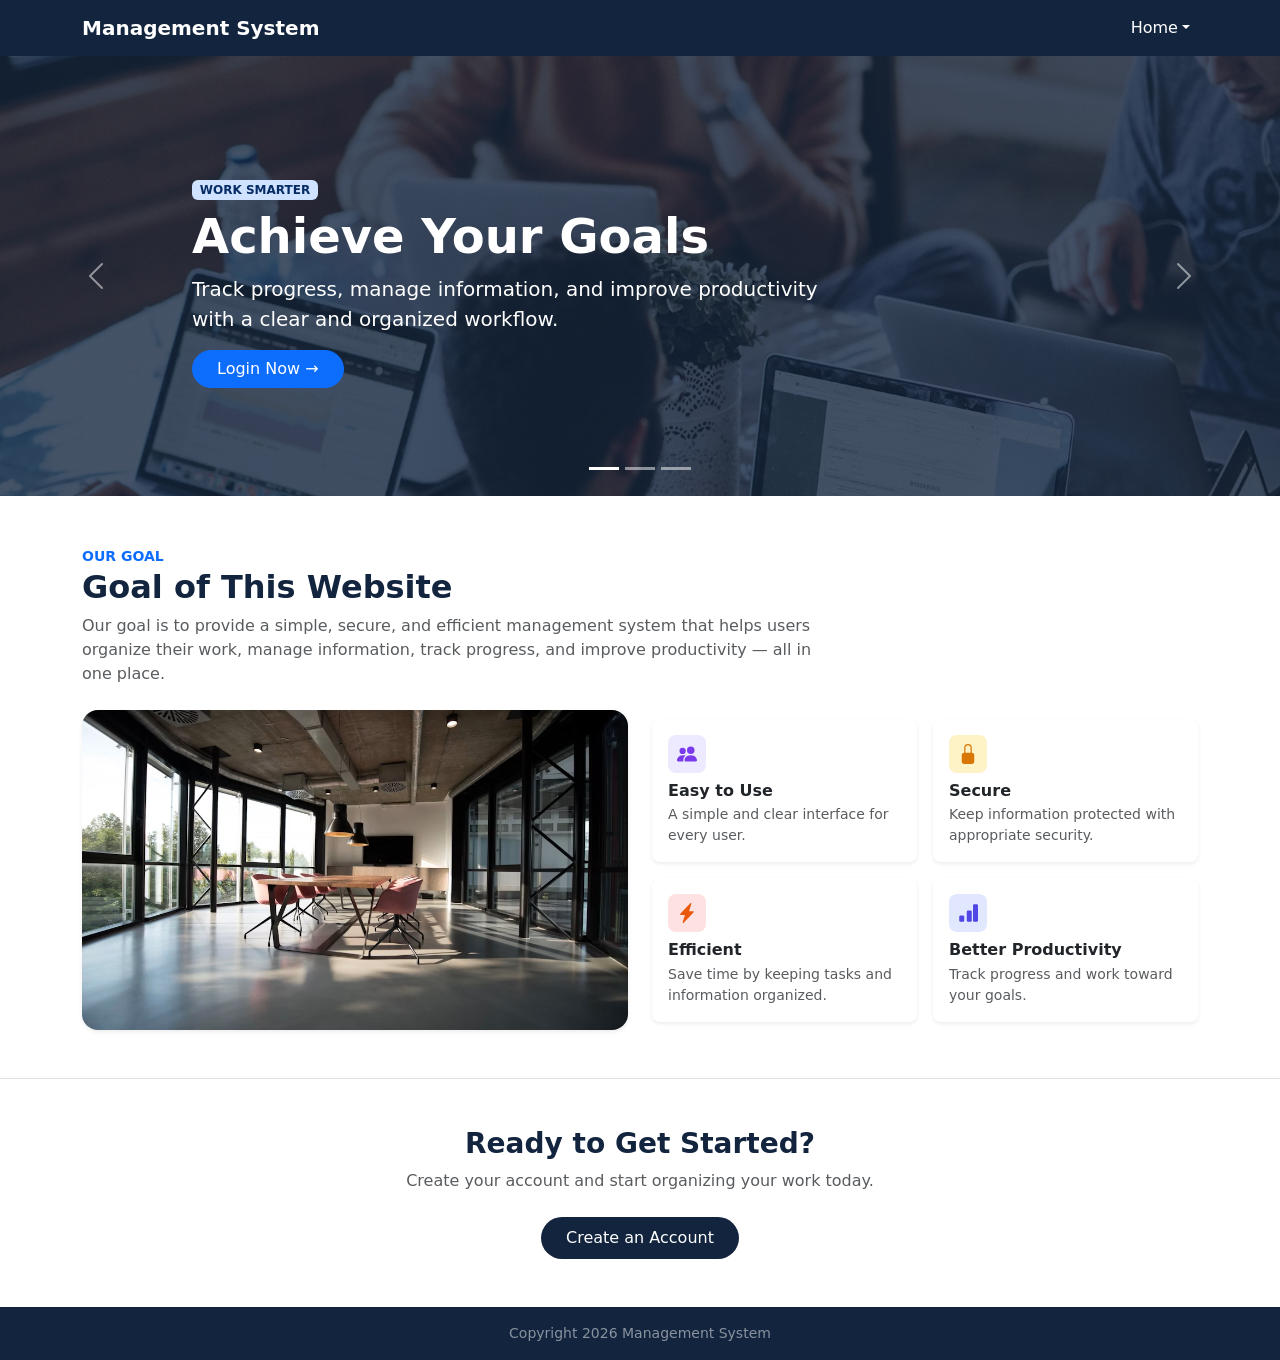
==== index.html @ a63fc63b "fix: move html files to root" ====
<!DOCTYPE html>
<html lang="en">
<head>
    <meta charset="UTF-8">
    <meta name="viewport" content="width=device-width, initial-scale=1.0">
    <title>Management System - Home</title>
    <link href="https://cdn.jsdelivr.net/npm/bootstrap@5.3.3/dist/css/bootstrap.min.css" rel="stylesheet">
    <link rel="stylesheet" href="../css/index.css">
</head>
<body>
    <!-- Navbar -->
    <nav class="navbar navbar-expand navbar-dark bg-navy">
        <div class="container">
            <a class="navbar-brand fw-bold" href="index.html">Management System</a>
            <ul class="navbar-nav ms-auto">
                <li class="nav-item dropdown">
                    <a class="nav-link dropdown-toggle text-white" href="#" role="button" data-bs-toggle="dropdown">Home</a>
                    <ul class="dropdown-menu dropdown-menu-end">
                        <li><a class="dropdown-item active" href="index.html">Home</a></li>
                        <li><a class="dropdown-item" href="login.html">Login</a></li>
                        <li><a class="dropdown-item" href="home.html">Courses</a></li>
                    </ul>
                </li>
            </ul>
        </div>
    </nav>

    <!-- Carousel -->
    <div id="heroCarousel" class="carousel slide" data-bs-ride="carousel">
        <div class="carousel-indicators">
            <button type="button" data-bs-target="#heroCarousel" data-bs-slide-to="0" class="active"></button>
            <button type="button" data-bs-target="#heroCarousel" data-bs-slide-to="1"></button>
            <button type="button" data-bs-target="#heroCarousel" data-bs-slide-to="2"></button>
        </div>
        <div class="carousel-inner">
            <div class="carousel-item active slide-bg-1">
                <div class="carousel-caption text-start">
                    <span class="badge text-primary-emphasis bg-primary-subtle text-uppercase mb-2">Work Smarter</span>
                    <h1 class="display-5 fw-bold">Achieve Your Goals</h1>
                    <p class="lead">Track progress, manage information, and improve productivity with a clear and organized workflow.</p>
                    <a href="login.html" class="btn btn-primary rounded-pill px-4">Login Now &rarr;</a>
                </div>
            </div>
            <div class="carousel-item slide-bg-2">
                <div class="carousel-caption text-start">
                    <span class="badge text-primary-emphasis bg-primary-subtle text-uppercase mb-2">Work Together</span>
                    <h1 class="display-5 fw-bold">Better Team Collaboration</h1>
                    <p class="lead">Keep your team connected, organize responsibilities, and manage tasks in one convenient place.</p>
                    <a href="login.html" class="btn btn-primary rounded-pill px-4">Join Us &rarr;</a>
                </div>
            </div>
            <div class="carousel-item slide-bg-3">
                <div class="carousel-caption text-start">
                    <span class="badge text-primary-emphasis bg-primary-subtle text-uppercase mb-2">Stay Organized</span>
                    <h1 class="display-5 fw-bold">Manage With Confidence</h1>
                    <p class="lead">All your projects, members, and updates consolidated into a smooth, accessible platform.</p>
                    <a href="login.html" class="btn btn-primary rounded-pill px-4">Get Started &rarr;</a>
                </div>
            </div>
        </div>
        <button class="carousel-control-prev" type="button" data-bs-target="#heroCarousel" data-bs-slide="prev">
            <span class="carousel-control-prev-icon"></span>
        </button>
        <button class="carousel-control-next" type="button" data-bs-target="#heroCarousel" data-bs-slide="next">
            <span class="carousel-control-next-icon"></span>
        </button>
    </div>

    <!-- Goal Section -->
    <section class="py-5">
        <div class="container">
            <div class="mb-4">
                <span class="text-primary fw-bold text-uppercase small">Our Goal</span>
                <h2 class="fw-bold text-navy">Goal of This Website</h2>
                <p class="text-muted col-lg-8 px-0">
                    Our goal is to provide a simple, secure, and efficient management system that helps users organize their work, manage information, track progress, and improve productivity &mdash; all in one place.
                </p>
            </div>

            <div class="row g-4 align-items-center">
                <div class="col-lg-6">
                    <img src="../resources/photo-1497366811353-6870744d04b2.avif" alt="Office Meeting Room" class="img-fluid rounded-4 shadow-sm w-100 object-fit-cover office-img">
                </div>
                <div class="col-lg-6">
                    <div class="row g-3">
                        <div class="col-sm-6">
                            <div class="card h-100 border-0 shadow-sm rounded-3 p-3">
                                <div class="icon-box bg-purple mb-2">
                                    <svg width="20" height="20" fill="currentColor" viewBox="0 0 16 16">
                                        <path d="M7 14s-1 0-1-1 1-4 5-4 5 3 5 4-1 1-1 1zm4-6a3 3 0 1 0 0-6 3 3 0 0 0 0 6m-5.784 6A2.24 2.24 0 0 1 5 13c0-1.355.68-2.75 1.936-3.72A6.3 6.3 0 0 0 5 9c-4 0-5 3-5 4s1 1 1 1zM4.5 8a2.5 2.5 0 1 0 0-5 2.5 2.5 0 0 0 0 5"/>
                                    </svg>
                                </div>
                                <h6 class="fw-bold mb-1">Easy to Use</h6>
                                <p class="text-muted small mb-0">A simple and clear interface for every user.</p>
                            </div>
                        </div>
                        <div class="col-sm-6">
                            <div class="card h-100 border-0 shadow-sm rounded-3 p-3">
                                <div class="icon-box bg-amber mb-2">
                                    <svg width="20" height="20" fill="currentColor" viewBox="0 0 16 16">
                                        <path d="M8 1a2 2 0 0 1 2 2v4H6V3a2 2 0 0 1 2-2m3 6V3a3 3 0 0 0-6 0v4a2 2 0 0 0-2 2v5a2 2 0 0 0 2 2h6a2 2 0 0 0 2-2V9a2 2 0 0 0-2-2"/>
                                    </svg>
                                </div>
                                <h6 class="fw-bold mb-1">Secure</h6>
                                <p class="text-muted small mb-0">Keep information protected with appropriate security.</p>
                            </div>
                        </div>
                        <div class="col-sm-6">
                            <div class="card h-100 border-0 shadow-sm rounded-3 p-3">
                                <div class="icon-box bg-peach mb-2">
                                    <svg width="20" height="20" fill="currentColor" viewBox="0 0 16 16">
                                        <path d="M11.251.068a.5.5 0 0 1 .227.58L9.677 6.5H13a.5.5 0 0 1 .364.843l-8 8.5a.5.5 0 0 1-.842-.49L6.323 9.5H3a.5.5 0 0 1-.364-.843l8-8.5a.5.5 0 0 1 .615-.09z"/>
                                    </svg>
                                </div>
                                <h6 class="fw-bold mb-1">Efficient</h6>
                                <p class="text-muted small mb-0">Save time by keeping tasks and information organized.</p>
                            </div>
                        </div>
                        <div class="col-sm-6">
                            <div class="card h-100 border-0 shadow-sm rounded-3 p-3">
                                <div class="icon-box bg-blue mb-2">
                                    <svg width="20" height="20" fill="currentColor" viewBox="0 0 16 16">
                                        <path d="M1 11a1 1 0 0 1 1-1h2a1 1 0 0 1 1 1v3a1 1 0 0 1-1 1H2a1 1 0 0 1-1-1zm6-4a1 1 0 0 1 1-1h2a1 1 0 0 1 1 1v7a1 1 0 0 1-1 1H8a1 1 0 0 1-1-1zm5-5a1 1 0 0 1 1-1h2a1 1 0 0 1 1 1v12a1 1 0 0 1-1 1h-2a1 1 0 0 1-1-1z"/>
                                    </svg>
                                </div>
                                <h6 class="fw-bold mb-1">Better Productivity</h6>
                                <p class="text-muted small mb-0">Track progress and work toward your goals.</p>
                            </div>
                        </div>
                    </div>
                </div>
            </div>
        </div>
    </section>

    <!-- CTA Section -->
    <section class="py-5 text-center border-top">
        <div class="container">
            <h3 class="fw-bold text-navy mb-2">Ready to Get Started?</h3>
            <p class="text-muted mb-4">Create your account and start organizing your work today.</p>
            <a href="login.html" class="btn btn-navy rounded-pill px-4 py-2">Create an Account</a>
        </div>
    </section>

    <!-- Footer -->
    <footer class="bg-navy text-white-50 text-center py-3">
        <div class="container">
            <p class="small mb-0">Copyright 2026 Management System</p>
        </div>
    </footer>

    <!-- Bootstrap Bundle JS -->
    <script src="https://cdn.jsdelivr.net/npm/bootstrap@5.3.3/dist/js/bootstrap.bundle.min.js"></script>
</body>
</html>
---- css/index.css ----
/* Theme Colors */
.bg-navy {
    background-color: #12243e;
}

.text-navy {
    color: #12243e;
}

.btn-navy {
    background-color: #12243e;
    color: #ffffff;
}

.btn-navy:hover {
    background-color: #1a3356;
    color: #ffffff;
}

/* Carousel Section */
.carousel-item {
    height: 440px;
    background-size: cover;
    background-position: center;
}

.slide-bg-1 {
    background-image: linear-gradient(rgba(18, 36, 62, 0.72), rgba(18, 36, 62, 0.72)), url('../resources/photo-1521737711867-e3b97375f902.avif');
}

.slide-bg-2 {
    background-image: linear-gradient(rgba(18, 36, 62, 0.72), rgba(18, 36, 62, 0.72)), url('../resources/photo-1454165804606-c3d57bc86b40.avif');
}

.slide-bg-3 {
    background-image: linear-gradient(rgba(18, 36, 62, 0.72), rgba(18, 36, 62, 0.72)), url('../resources/photo-1497366754035-f200968a6e72.avif');
}

.carousel-caption {
    bottom: 20%;
    max-width: 650px;
}

/* Goal Section */
.office-img {
    height: 320px;
}

.icon-box {
    width: 38px;
    height: 38px;
    border-radius: 8px;
    display: inline-flex;
    align-items: center;
    justify-content: center;
}

.bg-purple {
    background-color: #ede9fe;
    color: #7c3aed;
}

.bg-amber {
    background-color: #fef3c7;
    color: #d97706;
}

.bg-peach {
    background-color: #fee2e2;
    color: #ea580c;
}

.bg-blue {
    background-color: #e0e7ff;
    color: #4f46e5;
}
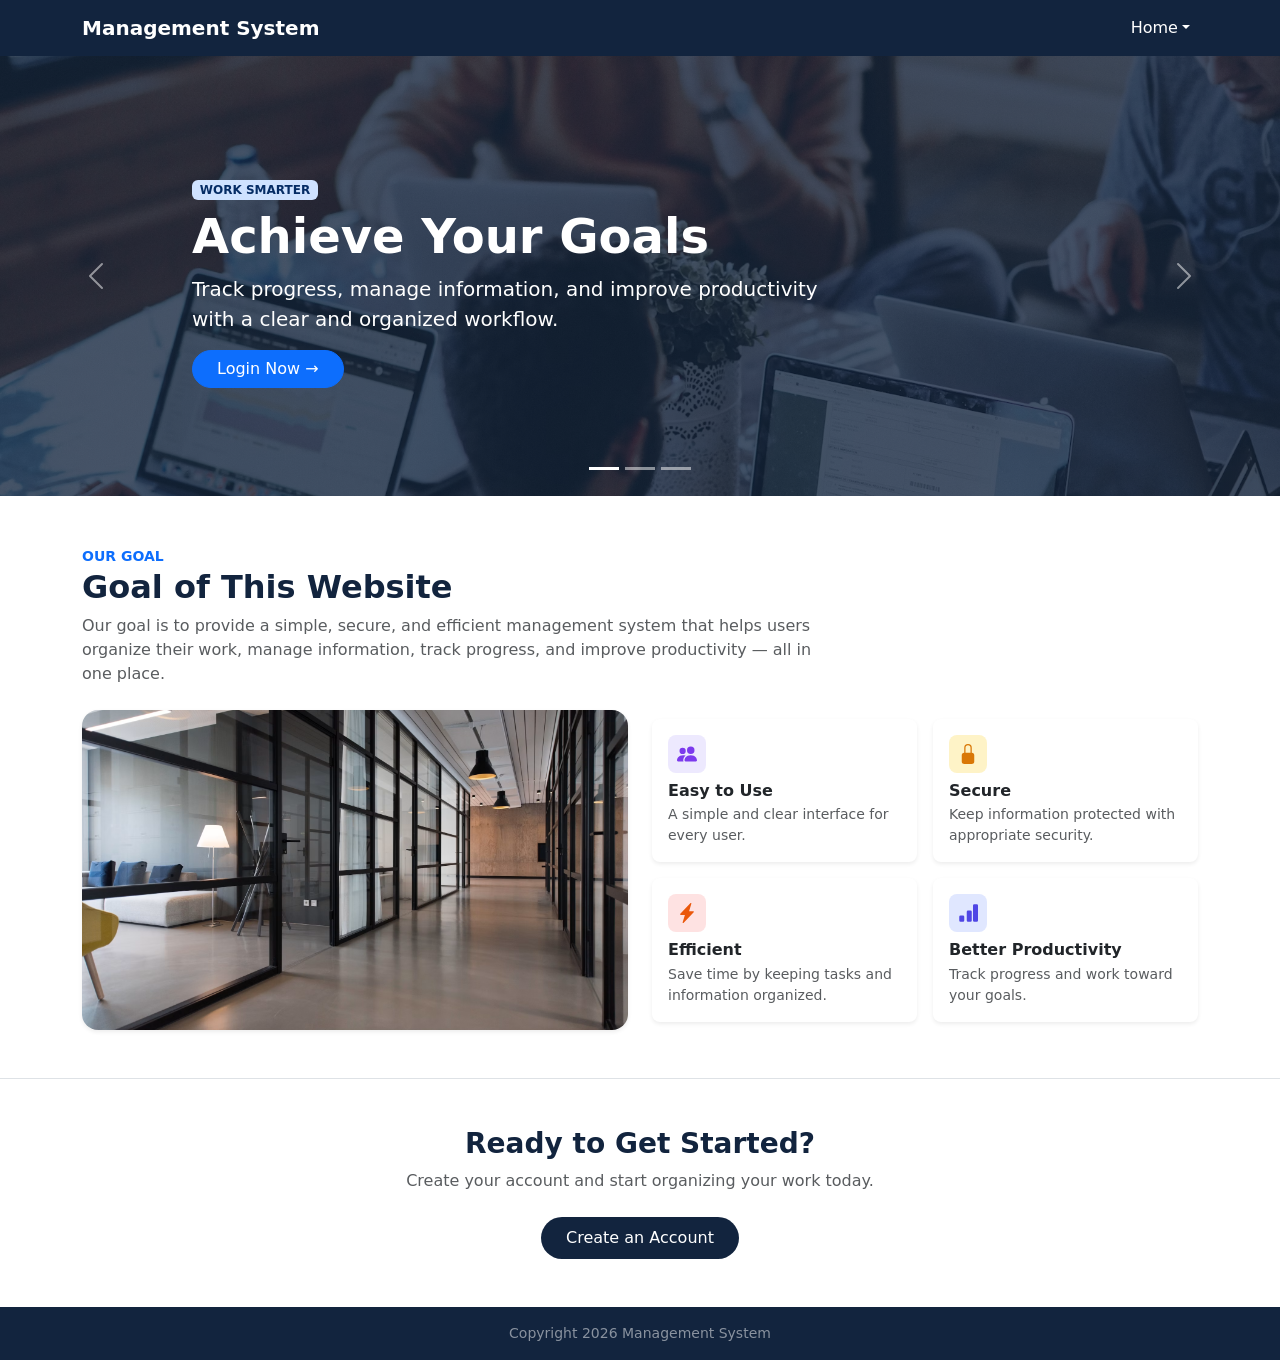
==== commit ce4744ea: "fix: fix image" ====
--- a/index.html
+++ b/index.html
@@ -5,7 +5,7 @@
     <meta name="viewport" content="width=device-width, initial-scale=1.0">
     <title>Management System - Home</title>
     <link href="https://cdn.jsdelivr.net/npm/bootstrap@5.3.3/dist/css/bootstrap.min.css" rel="stylesheet">
-    <link rel="stylesheet" href="../css/index.css">
+    <link rel="stylesheet" href="css/index.css">
 </head>
 <body>
     <!-- Navbar -->
@@ -79,7 +79,7 @@
 
             <div class="row g-4 align-items-center">
                 <div class="col-lg-6">
-                    <img src="../resources/photo-1497366811353-6870744d04b2.avif" alt="Office Meeting Room" class="img-fluid rounded-4 shadow-sm w-100 object-fit-cover office-img">
+                    <img src="resources/photo-1497366754035-f200968a6e72.avif" alt="Office Meeting Room" class="img-fluid rounded-4 shadow-sm w-100 object-fit-cover office-img">
                 </div>
                 <div class="col-lg-6">
                     <div class="row g-3">
